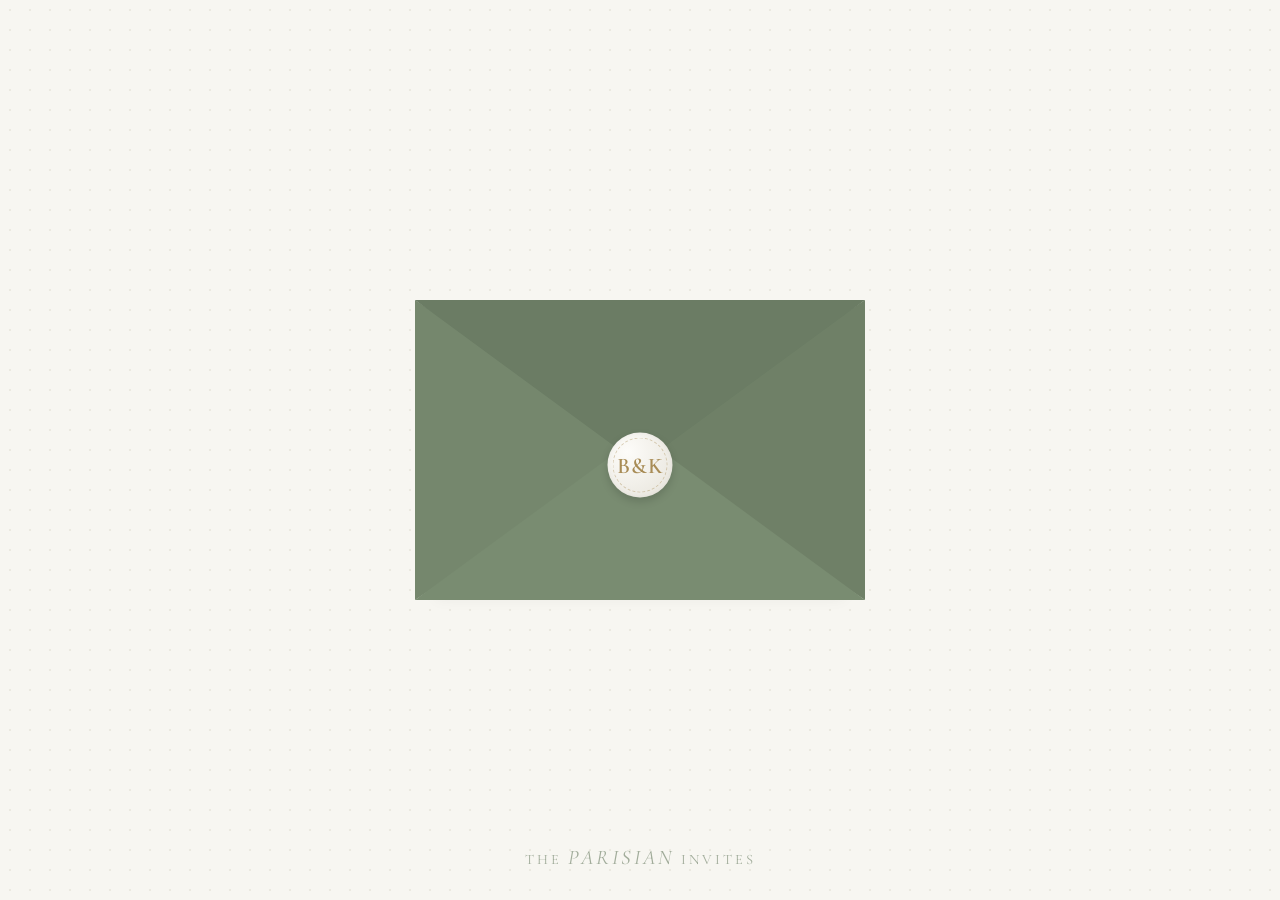
==== index.html @ ff70ecdc "Initial commit for Bryan & Kristine wedding website" ====
<!DOCTYPE html>
<html lang="en">

<head>
    <meta charset="UTF-8">
    <meta name="viewport" content="width=device-width, initial-scale=1.0">
    <title>Bryan & Kristine Wedding</title>
    <!-- Import Elegant Fonts -->
    <link rel="preconnect" href="https://fonts.googleapis.com">
    <link rel="preconnect" href="https://fonts.gstatic.com" crossorigin>
    <link
        href="https://fonts.googleapis.com/css2?family=Cormorant+Garamond:ital,wght@0,400;0,600;1,400&family=Great+Vibes&display=swap"
        rel="stylesheet">
    <link rel="stylesheet" href="style.css">
</head>

<body>

    <!-- Background Floral Elements (Placeholders for your watercolor images) -->
    <div class="floral-bg left"></div>
    <div class="floral-bg right"></div>

    <!-- Main Interactive Envelope -->
    <div class="envelope-wrapper" id="envelope">

        <!-- The top flap that opens -->
        <div class="flap top-flap"></div>

        <!-- The Invitation Card -->
        <div class="card">
            <div class="card-content">
                <h1 class="script gold">You are invited!</h1>
                <h2 class="serif gold names">Bryan & Kristine</h2>
                <div class="details serif">
                    <p>Thursday, January 7, 2027</p>
                    <p>Subic, Zambales</p>
                </div>
                <button class="rsvp-btn serif" id="rsvp-btn">VIEW DETAILS & RSVP</button>
            </div>
        </div>

        <!-- The bottom and side flaps of the envelope -->
        <div class="flap left-flap"></div>
        <div class="flap right-flap"></div>
        <div class="flap bottom-flap"></div>

        <!-- The Wax Seal -->
        <div class="wax-seal">
            <div class="seal-ring"></div>
            <span class="serif gold seal-text">B&K</span>
        </div>

    </div>

    <!-- Elegant Watermark -->
    <div class="watermark serif">
        THE <span>PARISIAN</span> INVITES
    </div>

    <script src="script.js"></script>
</body>

</html>
---- style.css ----
/* --- Base Theme & Reset --- */
* {
    margin: 0;
    padding: 0;
    box-sizing: border-box;
}

body {
    background-color: #f7f6f1;
    /* Textured off-white background */
    background-image: radial-gradient(#ebe9e0 1px, transparent 1px);
    background-size: 20px 20px;
    height: 100vh;
    display: flex;
    justify-content: center;
    align-items: center;
    overflow: hidden;
    position: relative;
}

/* --- Typography --- */
.script {
    font-family: 'Great Vibes', cursive;
    font-size: 2.8rem;
    font-weight: normal;
}

.serif {
    font-family: 'Cormorant Garamond', serif;
}

.gold {
    color: #a88c56;
    /* The specific muted gold from the image */
}

/* --- Floral Backgrounds --- */
.floral-bg {
    position: absolute;
    top: 0;
    width: 40vw;
    height: 100vh;
    opacity: 0.6;
    pointer-events: none;
    z-index: 0;
    background-size: contain;
    background-repeat: no-repeat;
    background-position: center;
}

.floral-bg.left {
    left: 0;
    /* Add your eucalyptus watercolor image URL here */
    background-image: url('https://www.transparenttextures.com/patterns/rice-paper-2.png');
}

.floral-bg.right {
    right: 0;
    /* Add your eucalyptus watercolor image URL here */
    background-image: url('https://www.transparenttextures.com/patterns/rice-paper-2.png');
}

/* --- Envelope Container --- */
.envelope-wrapper {
    position: relative;
    width: 450px;
    height: 300px;
    cursor: pointer;
    z-index: 10;
    transition: transform 0.4s ease;
}

.envelope-wrapper:hover {
    transform: scale(1.02);
}

/* --- Envelope Flaps (Using clip-path for realistic angles) --- */
.flap {
    position: absolute;
    width: 100%;
    height: 100%;
    background-color: #75876d;
    /* The beautiful sage green */
    /* Adds a subtle paper texture to the green */
    background-image: url('https://www.transparenttextures.com/patterns/handmade-paper.png');
}

.left-flap {
    clip-path: polygon(0 0, 50% 50%, 0 100%);
    z-index: 4;
}

.right-flap {
    clip-path: polygon(100% 0, 100% 100%, 50% 50%);
    z-index: 4;
    background-color: #6f8067;
    /* Slightly darker for shadow depth */
}

.bottom-flap {
    clip-path: polygon(0 100%, 50% 45%, 100% 100%);
    z-index: 5;
    background-color: #798c71;
    filter: drop-shadow(0 -5px 10px rgba(0, 0, 0, 0.1));
}

.top-flap {
    clip-path: polygon(0 0, 100% 0, 50% 55%);
    z-index: 7;
    transform-origin: top;
    transition: transform 0.6s cubic-bezier(0.4, 0, 0.2, 1), z-index 0s 0.3s;
    background-color: #6b7c64;
}

/* --- The Invitation Card --- */
.card {
    position: absolute;
    bottom: 5px;
    left: 20px;
    right: 20px;
    height: 280px;
    background-color: #fbfaf3;
    z-index: 3;
    border-radius: 4px;
    box-shadow: 0 4px 15px rgba(0, 0, 0, 0.05);
    display: flex;
    flex-direction: column;
    justify-content: center;
    align-items: center;
    text-align: center;
    transition: transform 0.8s cubic-bezier(0.4, 0, 0.2, 1) 0.4s;
    /* Waits for flap */
}

.card-content {
    padding: 30px;
}

.names {
    font-size: 2.2rem;
    letter-spacing: 4px;
    margin: 15px 0;
}

.details {
    color: #4a4a4a;
    font-size: 1.1rem;
    line-height: 1.6;
    margin-bottom: 25px;
}

.rsvp-btn {
    background-color: #97a690;
    color: white;
    border: 1px solid #a88c56;
    /* Gold border */
    padding: 8px 20px;
    border-radius: 3px;
    font-size: 0.9rem;
    letter-spacing: 2px;
    cursor: pointer;
    box-shadow: inset 0 0 0 1px rgba(255, 255, 255, 0.2);
    transition: all 0.3s ease;
}

.rsvp-btn:hover {
    background-color: #75876d;
    box-shadow: 0 4px 10px rgba(0, 0, 0, 0.1);
}

/* --- The Wax Seal --- */
.wax-seal {
    position: absolute;
    top: 55%;
    left: 50%;
    transform: translate(-50%, -50%);
    width: 65px;
    height: 65px;
    background: radial-gradient(circle at 30% 30%, #fdfcf9, #e6e3da);
    border-radius: 50%;
    z-index: 8;
    box-shadow: 0 4px 8px rgba(0, 0, 0, 0.15), inset 0 0 5px rgba(0, 0, 0, 0.05);
    display: flex;
    justify-content: center;
    align-items: center;
    transition: all 0.4s ease;
}

/* Simulates the embossed leaf ring */
.seal-ring {
    position: absolute;
    width: 85%;
    height: 85%;
    border-radius: 50%;
    border: 1px dashed rgba(168, 140, 86, 0.4);
}

.seal-text {
    font-size: 1.4rem;
    font-weight: 600;
    letter-spacing: 1px;
}

/* --- Watermark --- */
.watermark {
    position: fixed;
    bottom: 30px;
    left: 50%;
    transform: translateX(-50%);
    color: #8b9984;
    letter-spacing: 3px;
    font-size: 0.9rem;
    opacity: 0.8;
}

.watermark span {
    font-style: italic;
    font-size: 1.3rem;
}

/* ==========================================
   INTERACTIVE ANIMATION CLASSES
   ========================================== */

/* 1. Flap opens up */
.envelope-wrapper.open .top-flap {
    transform: rotateX(180deg);
    z-index: 2;
    /* Moves behind the card */
}

/* 2. Wax seal fades and scales away */
.envelope-wrapper.open .wax-seal {
    opacity: 0;
    transform: translate(-50%, -50%) scale(1.5);
    pointer-events: none;
}

/* 3. Card slides out to match the image exactly */
.envelope-wrapper.open .card {
    transform: translateY(-160px);
    z-index: 6;
    /* Moves in front of top flap, behind front flaps */
    box-shadow: 0 -10px 20px rgba(0, 0, 0, 0.05);
}
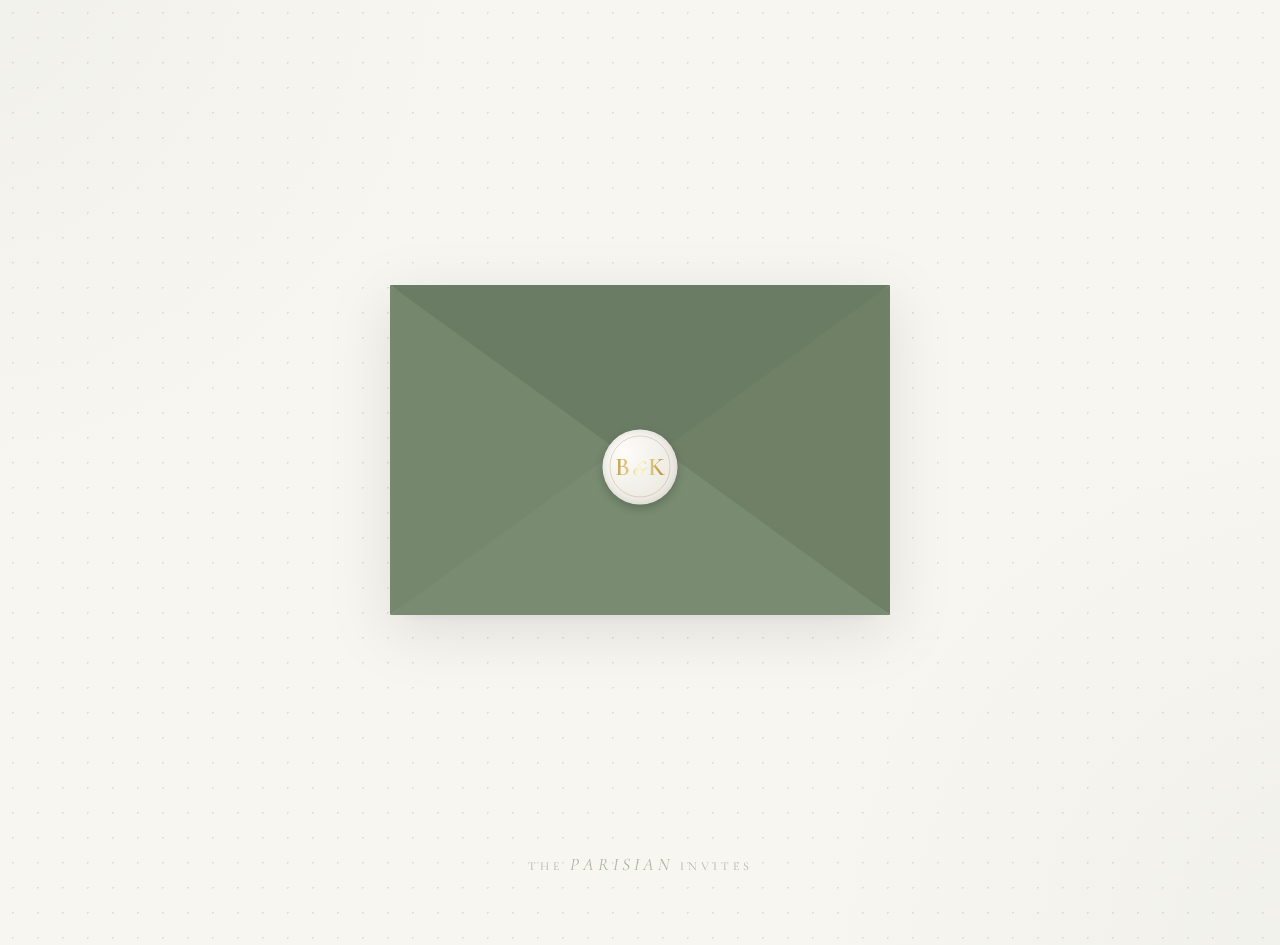
==== commit b4dddeb5: "last changes" ====
--- a/index.html
+++ b/index.html
@@ -3,7 +3,7 @@
 
 <head>
     <meta charset="UTF-8">
-    <meta name="viewport" content="width=device-width, initial-scale=1.0">
+    <meta name="viewport" content="width=device-width, initial-scale=1.0, maximum-scale=1.0, user-scalable=no">
     <title>Bryan & Kristine Wedding</title>
     <!-- Import Elegant Fonts -->
     <link rel="preconnect" href="https://fonts.googleapis.com">
@@ -16,7 +16,7 @@
 
 <body>
 
-    <!-- Background Floral Elements (Placeholders for your watercolor images) -->
+    <!-- Soft, floating background art -->
     <div class="floral-bg left"></div>
     <div class="floral-bg right"></div>
 
@@ -28,14 +28,34 @@
 
         <!-- The Invitation Card -->
         <div class="card">
+
+            <!-- Artistic Corner Flourishes (SVG) -->
+            <svg class="corner-flourish top-left" viewBox="0 0 100 100">
+                <path d="M0,0 Q50,0 100,50 Q50,10 0,100 Z" fill="#97a690" opacity="0.15" />
+                <path d="M0,0 Q30,0 60,30 Q30,5 0,60 Z" fill="#a88c56" opacity="0.2" />
+            </svg>
+            <svg class="corner-flourish bottom-right" viewBox="0 0 100 100">
+                <path d="M100,100 Q50,100 0,50 Q50,90 100,0 Z" fill="#97a690" opacity="0.15" />
+                <path d="M100,100 Q70,100 40,70 Q70,95 100,40 Z" fill="#a88c56" opacity="0.2" />
+            </svg>
+
             <div class="card-content">
-                <h1 class="script gold">You are invited!</h1>
-                <h2 class="serif gold names">Bryan & Kristine</h2>
+                <h1 class="script gold-foil">You are invited!</h1>
+                <h2 class="serif gold-foil names">Bryan & Kristine</h2>
+
+                <div class="divider">
+                    <svg width="80" height="15" viewBox="0 0 80 15" fill="none">
+                        <path d="M0 7.5H30M50 7.5H80M40 0L47.5 7.5L40 15L32.5 7.5L40 0Z" fill="#a88c56" />
+                    </svg>
+                </div>
+
                 <div class="details serif">
                     <p>Thursday, January 7, 2027</p>
                     <p>Subic, Zambales</p>
                 </div>
-                <button class="rsvp-btn serif" id="rsvp-btn">VIEW DETAILS & RSVP</button>
+
+                <!-- Notice we link this directly to the details page -->
+                <a href="details.html" class="rsvp-btn serif">VIEW DETAILS & RSVP</a>
             </div>
         </div>
 
@@ -45,9 +65,10 @@
         <div class="flap bottom-flap"></div>
 
         <!-- The Wax Seal -->
-        <div class="wax-seal">
+        <div class="wax-seal" id="seal">
             <div class="seal-ring"></div>
-            <span class="serif gold seal-text">B&K</span>
+            <span class="serif gold-foil seal-text">B<span class="script"
+                    style="font-size: 1.2rem; margin:0 2px;">&</span>K</span>
         </div>
 
     </div>
@@ -57,7 +78,14 @@
         THE <span>PARISIAN</span> INVITES
     </div>
 
-    <script src="script.js"></script>
+    <script>
+        // Simple script to toggle the envelope open state
+        const envelope = document.getElementById('envelope');
+
+        envelope.addEventListener('click', () => {
+            envelope.classList.add('open');
+        });
+    </script>
 </body>
 
 </html>
--- a/style.css
+++ b/style.css
@@ -1,4 +1,22 @@
 /* --- Base Theme & Reset --- */
+:root {
+    /* Fixed mobile variables: Taller envelope & card so nothing gets cut off! */
+    --env-width: 340px;
+    --env-height: 270px;
+    /* Increased from 230px */
+    --card-height: 255px;
+    /* Increased from 210px */
+    --card-slide-up: -160px;
+    /* Increased from -130px to slide up higher */
+
+    /* Elegant Color Palette */
+    --sage-light: #8b9984;
+    --sage-mid: #75876d;
+    --sage-dark: #6b7c64;
+    --sage-shadow: #5c6a56;
+    --paper-white: #fbfaf3;
+}
+
 * {
     margin: 0;
     padding: 0;
@@ -7,21 +25,23 @@
 
 body {
     background-color: #f7f6f1;
-    /* Textured off-white background */
-    background-image: radial-gradient(#ebe9e0 1px, transparent 1px);
-    background-size: 20px 20px;
+    background-image: radial-gradient(#e2dfd3 1px, transparent 1px);
+    background-size: 25px 25px;
     height: 100vh;
     display: flex;
     justify-content: center;
     align-items: center;
     overflow: hidden;
     position: relative;
+    /* Prevent mobile tap highlights */
+    -webkit-tap-highlight-color: transparent;
 }
 
 /* --- Typography --- */
 .script {
     font-family: 'Great Vibes', cursive;
-    font-size: 2.8rem;
+    font-size: 2.2rem;
+    /* Slightly scaled for perfect mobile fit */
     font-weight: normal;
 }
 
@@ -29,59 +49,81 @@
     font-family: 'Cormorant Garamond', serif;
 }
 
-.gold {
+/* Advanced Gold Foil Text Effect */
+.gold-foil {
+    background: linear-gradient(to right, #bf953f, #fcf6ba, #b38728, #fbf5b7, #aa771c);
+    background-size: 200% auto;
     color: #a88c56;
-    /* The specific muted gold from the image */
+    /* Fallback */
+    -webkit-background-clip: text;
+    -webkit-text-fill-color: transparent;
+    background-clip: text;
+    animation: shine 5s linear infinite;
+}
+
+@keyframes shine {
+    to {
+        background-position: 200% center;
+    }
 }
 
 /* --- Floral Backgrounds --- */
 .floral-bg {
     position: absolute;
-    top: 0;
-    width: 40vw;
+    width: 50vw;
     height: 100vh;
-    opacity: 0.6;
+    opacity: 0.4;
     pointer-events: none;
     z-index: 0;
-    background-size: contain;
+    background-size: cover;
     background-repeat: no-repeat;
-    background-position: center;
+    animation: float 15s ease-in-out infinite alternate;
 }
 
 .floral-bg.left {
-    left: 0;
-    /* Add your eucalyptus watercolor image URL here */
-    background-image: url('https://www.transparenttextures.com/patterns/rice-paper-2.png');
+    left: -5%;
+    top: -5%;
+    background-image: radial-gradient(circle at 0% 0%, rgba(139, 153, 132, 0.15) 0%, transparent 50%);
 }
 
 .floral-bg.right {
-    right: 0;
-    /* Add your eucalyptus watercolor image URL here */
-    background-image: url('https://www.transparenttextures.com/patterns/rice-paper-2.png');
+    right: -5%;
+    bottom: -5%;
+    background-image: radial-gradient(circle at 100% 100%, rgba(139, 153, 132, 0.15) 0%, transparent 50%);
+    animation-delay: -5s;
+}
+
+@keyframes float {
+    0% {
+        transform: translate(0, 0) scale(1);
+    }
+
+    100% {
+        transform: translate(15px, 15px) scale(1.05);
+    }
 }
 
 /* --- Envelope Container --- */
 .envelope-wrapper {
     position: relative;
-    width: 450px;
-    height: 300px;
+    width: var(--env-width);
+    height: var(--env-height);
     cursor: pointer;
     z-index: 10;
-    transition: transform 0.4s ease;
+    transition: transform 0.4s cubic-bezier(0.175, 0.885, 0.32, 1.275);
+    filter: drop-shadow(0 15px 30px rgba(0, 0, 0, 0.1));
 }
 
 .envelope-wrapper:hover {
-    transform: scale(1.02);
-}
-
-/* --- Envelope Flaps (Using clip-path for realistic angles) --- */
+    transform: scale(1.03) translateY(-5px);
+}
+
+/* --- Envelope Flaps --- */
 .flap {
     position: absolute;
     width: 100%;
     height: 100%;
-    background-color: #75876d;
-    /* The beautiful sage green */
-    /* Adds a subtle paper texture to the green */
+    background-color: var(--sage-mid);
     background-image: url('https://www.transparenttextures.com/patterns/handmade-paper.png');
 }
 
@@ -94,14 +136,13 @@
     clip-path: polygon(100% 0, 100% 100%, 50% 50%);
     z-index: 4;
     background-color: #6f8067;
-    /* Slightly darker for shadow depth */
 }
 
 .bottom-flap {
     clip-path: polygon(0 100%, 50% 45%, 100% 100%);
     z-index: 5;
     background-color: #798c71;
-    filter: drop-shadow(0 -5px 10px rgba(0, 0, 0, 0.1));
+    filter: drop-shadow(0 -5px 10px rgba(0, 0, 0, 0.15));
 }
 
 .top-flap {
@@ -109,63 +150,100 @@
     z-index: 7;
     transform-origin: top;
     transition: transform 0.6s cubic-bezier(0.4, 0, 0.2, 1), z-index 0s 0.3s;
-    background-color: #6b7c64;
+    background-color: var(--sage-dark);
 }
 
 /* --- The Invitation Card --- */
 .card {
     position: absolute;
     bottom: 5px;
-    left: 20px;
-    right: 20px;
-    height: 280px;
-    background-color: #fbfaf3;
+    left: 15px;
+    right: 15px;
+    height: var(--card-height);
+    background-color: var(--paper-white);
+    background-image: url('https://www.transparenttextures.com/patterns/cream-paper.png');
     z-index: 3;
     border-radius: 4px;
-    box-shadow: 0 4px 15px rgba(0, 0, 0, 0.05);
+    box-shadow: 0 4px 15px rgba(0, 0, 0, 0.08);
     display: flex;
     flex-direction: column;
     justify-content: center;
     align-items: center;
     text-align: center;
-    transition: transform 0.8s cubic-bezier(0.4, 0, 0.2, 1) 0.4s;
-    /* Waits for flap */
+    overflow: hidden;
+    transition: transform 0.8s cubic-bezier(0.175, 0.885, 0.32, 1.1) 0.4s;
+}
+
+/* Art flourishes inside the card */
+.corner-flourish {
+    position: absolute;
+    width: 60px;
+    height: 60px;
+    pointer-events: none;
+}
+
+.corner-flourish.top-left {
+    top: 0;
+    left: 0;
+}
+
+.corner-flourish.bottom-right {
+    bottom: 0;
+    right: 0;
 }
 
 .card-content {
-    padding: 30px;
+    padding: 15px;
+    /* Reduced from 20px for mobile breathing room */
+    position: relative;
+    z-index: 2;
+    display: flex;
+    flex-direction: column;
+    align-items: center;
+    width: 100%;
 }
 
 .names {
-    font-size: 2.2rem;
-    letter-spacing: 4px;
-    margin: 15px 0;
+    font-size: 1.6rem;
+    letter-spacing: 2px;
+    margin: 5px 0;
+    text-transform: uppercase;
+}
+
+.divider {
+    margin: 10px 0;
 }
 
 .details {
     color: #4a4a4a;
-    font-size: 1.1rem;
-    line-height: 1.6;
-    margin-bottom: 25px;
+    font-size: 1rem;
+    line-height: 1.4;
+    margin-bottom: 18px;
+    letter-spacing: 1px;
 }
 
 .rsvp-btn {
-    background-color: #97a690;
+    background-color: var(--sage-mid);
     color: white;
     border: 1px solid #a88c56;
-    /* Gold border */
-    padding: 8px 20px;
-    border-radius: 3px;
-    font-size: 0.9rem;
-    letter-spacing: 2px;
+    padding: 10px 20px;
+    border-radius: 4px;
+    font-size: 0.85rem;
+    letter-spacing: 3px;
+    text-decoration: none;
     cursor: pointer;
-    box-shadow: inset 0 0 0 1px rgba(255, 255, 255, 0.2);
+    box-shadow: inset 0 0 0 1px rgba(255, 255, 255, 0.2), 0 4px 10px rgba(0, 0, 0, 0.1);
     transition: all 0.3s ease;
+    /* Initially hidden/unclickable until envelope opens */
+    opacity: 0;
+    pointer-events: none;
+    transform: translateY(10px);
 }
 
 .rsvp-btn:hover {
-    background-color: #75876d;
-    box-shadow: 0 4px 10px rgba(0, 0, 0, 0.1);
+    background-color: var(--sage-shadow);
+    transform: translateY(-2px) !important;
+    box-shadow: inset 0 0 0 1px rgba(255, 255, 255, 0.2), 0 6px 15px rgba(0, 0, 0, 0.15);
 }
 
 /* --- The Wax Seal --- */
@@ -174,29 +252,43 @@
     top: 55%;
     left: 50%;
     transform: translate(-50%, -50%);
-    width: 65px;
-    height: 65px;
+    width: 60px;
+    height: 60px;
     background: radial-gradient(circle at 30% 30%, #fdfcf9, #e6e3da);
     border-radius: 50%;
     z-index: 8;
-    box-shadow: 0 4px 8px rgba(0, 0, 0, 0.15), inset 0 0 5px rgba(0, 0, 0, 0.05);
+    box-shadow: 0 4px 10px rgba(0, 0, 0, 0.2), inset 0 0 8px rgba(0, 0, 0, 0.1);
     display: flex;
     justify-content: center;
     align-items: center;
-    transition: all 0.4s ease;
-}
-
-/* Simulates the embossed leaf ring */
+    transition: all 0.5s cubic-bezier(0.4, 0, 0.2, 1);
+    animation: pulse 2s infinite;
+}
+
+@keyframes pulse {
+    0% {
+        box-shadow: 0 4px 10px rgba(0, 0, 0, 0.2), 0 0 0 0 rgba(253, 252, 249, 0.6);
+    }
+
+    70% {
+        box-shadow: 0 4px 10px rgba(0, 0, 0, 0.2), 0 0 0 15px rgba(253, 252, 249, 0);
+    }
+
+    100% {
+        box-shadow: 0 4px 10px rgba(0, 0, 0, 0.2), 0 0 0 0 rgba(253, 252, 249, 0);
+    }
+}
+
 .seal-ring {
     position: absolute;
-    width: 85%;
-    height: 85%;
+    width: 82%;
+    height: 82%;
     border-radius: 50%;
-    border: 1px dashed rgba(168, 140, 86, 0.4);
+    border: 1.5px solid rgba(168, 140, 86, 0.3);
 }
 
 .seal-text {
-    font-size: 1.4rem;
+    font-size: 1.3rem;
     font-weight: 600;
     letter-spacing: 1px;
 }
@@ -204,18 +296,19 @@
 /* --- Watermark --- */
 .watermark {
     position: fixed;
-    bottom: 30px;
+    bottom: 25px;
     left: 50%;
     transform: translateX(-50%);
     color: #8b9984;
-    letter-spacing: 3px;
-    font-size: 0.9rem;
-    opacity: 0.8;
+    letter-spacing: 4px;
+    font-size: 0.75rem;
+    opacity: 0.7;
+    z-index: 1;
 }
 
 .watermark span {
     font-style: italic;
-    font-size: 1.3rem;
+    font-size: 1.1rem;
 }
 
 /* ==========================================
@@ -226,20 +319,77 @@
 .envelope-wrapper.open .top-flap {
     transform: rotateX(180deg);
     z-index: 2;
-    /* Moves behind the card */
-}
-
-/* 2. Wax seal fades and scales away */
+}
+
+/* 2. Wax seal shatters/fades away */
 .envelope-wrapper.open .wax-seal {
     opacity: 0;
-    transform: translate(-50%, -50%) scale(1.5);
+    transform: translate(-50%, -50%) scale(1.8);
     pointer-events: none;
-}
-
-/* 3. Card slides out to match the image exactly */
+    animation: none;
+    /* Stop pulsing */
+}
+
+/* 3. Card slides out */
 .envelope-wrapper.open .card {
-    transform: translateY(-160px);
+    transform: translateY(var(--card-slide-up));
     z-index: 6;
-    /* Moves in front of top flap, behind front flaps */
-    box-shadow: 0 -10px 20px rgba(0, 0, 0, 0.05);
+    box-shadow: 0 -15px 30px rgba(0, 0, 0, 0.08);
+}
+
+/* 4. Button becomes clickable and fades in */
+.envelope-wrapper.open .rsvp-btn {
+    opacity: 1;
+    pointer-events: auto;
+    transform: translateY(0);
+    transition: opacity 0.5s ease 1s, transform 0.5s ease 1s, background-color 0.3s;
+}
+
+/* 5. Stop hover shake after it's open */
+.envelope-wrapper.open:hover {
+    transform: scale(1) translateY(0);
+}
+
+/* ==========================================
+   DESKTOP RESPONSIVENESS (Scale UP for bigger screens)
+   ========================================== */
+@media (min-width: 768px) {
+    :root {
+        --env-width: 500px;
+        --env-height: 330px;
+        --card-height: 300px;
+        --card-slide-up: -190px;
+    }
+
+    .script {
+        font-size: 3.2rem;
+    }
+
+    .names {
+        font-size: 2.6rem;
+    }
+
+    .details {
+        font-size: 1.2rem;
+        margin-bottom: 25px;
+    }
+
+    .rsvp-btn {
+        padding: 12px 28px;
+        font-size: 0.95rem;
+    }
+
+    .corner-flourish {
+        width: 80px;
+        height: 80px;
+    }
+
+    .wax-seal {
+        width: 75px;
+        height: 75px;
+    }
+
+    .seal-text {
+        font-size: 1.6rem;
+    }
 }
